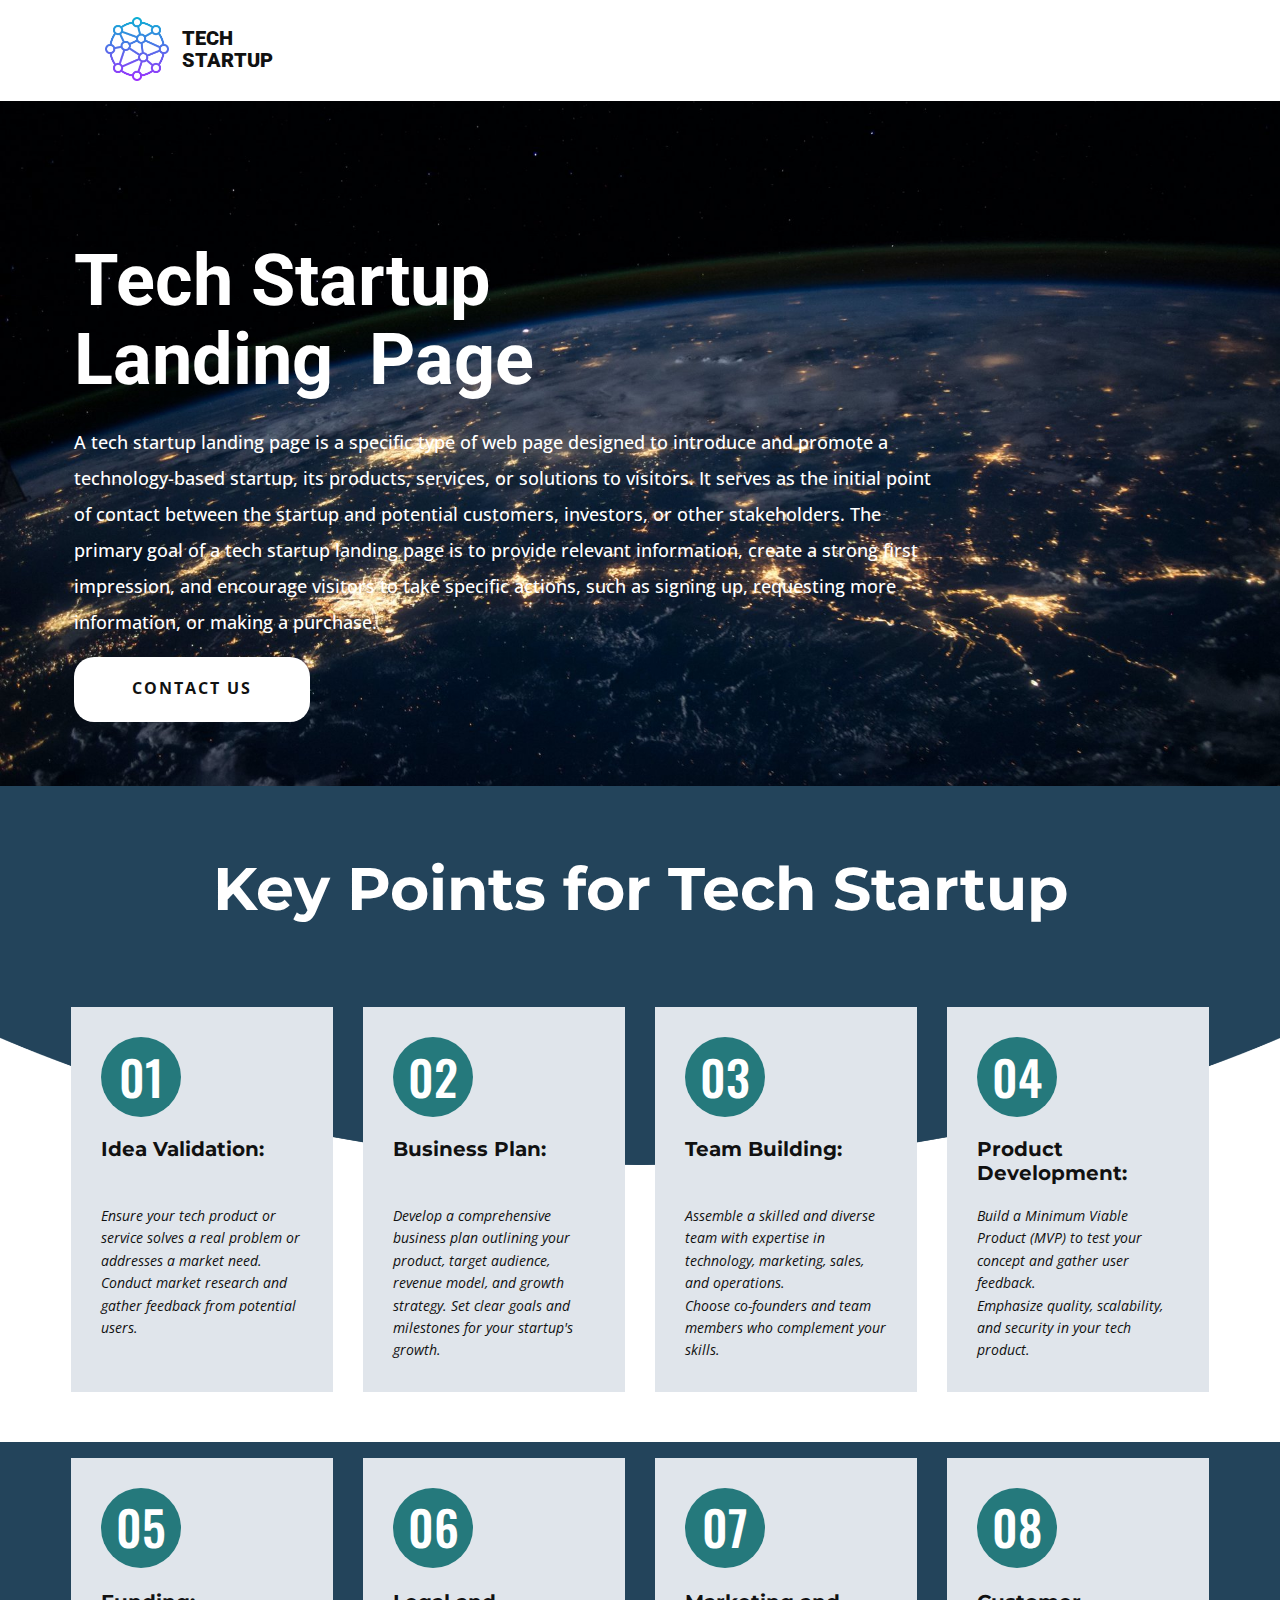
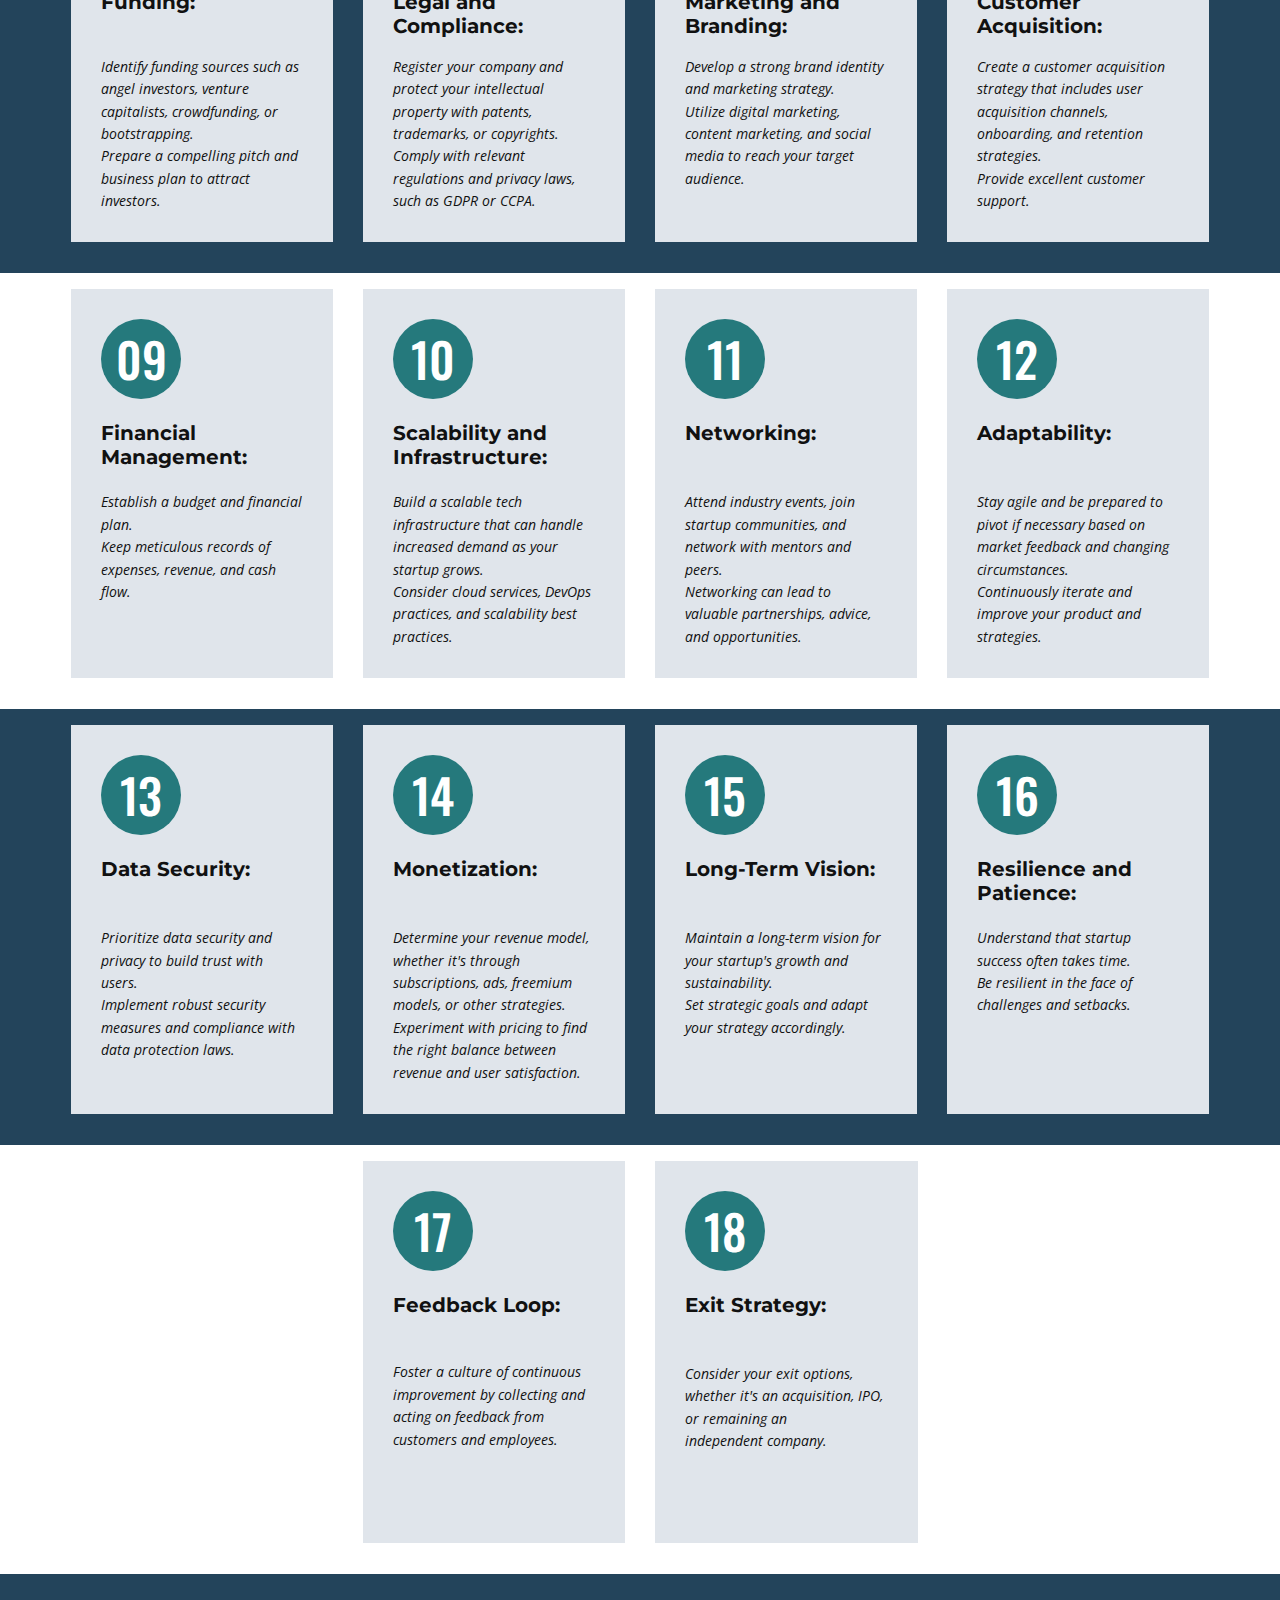
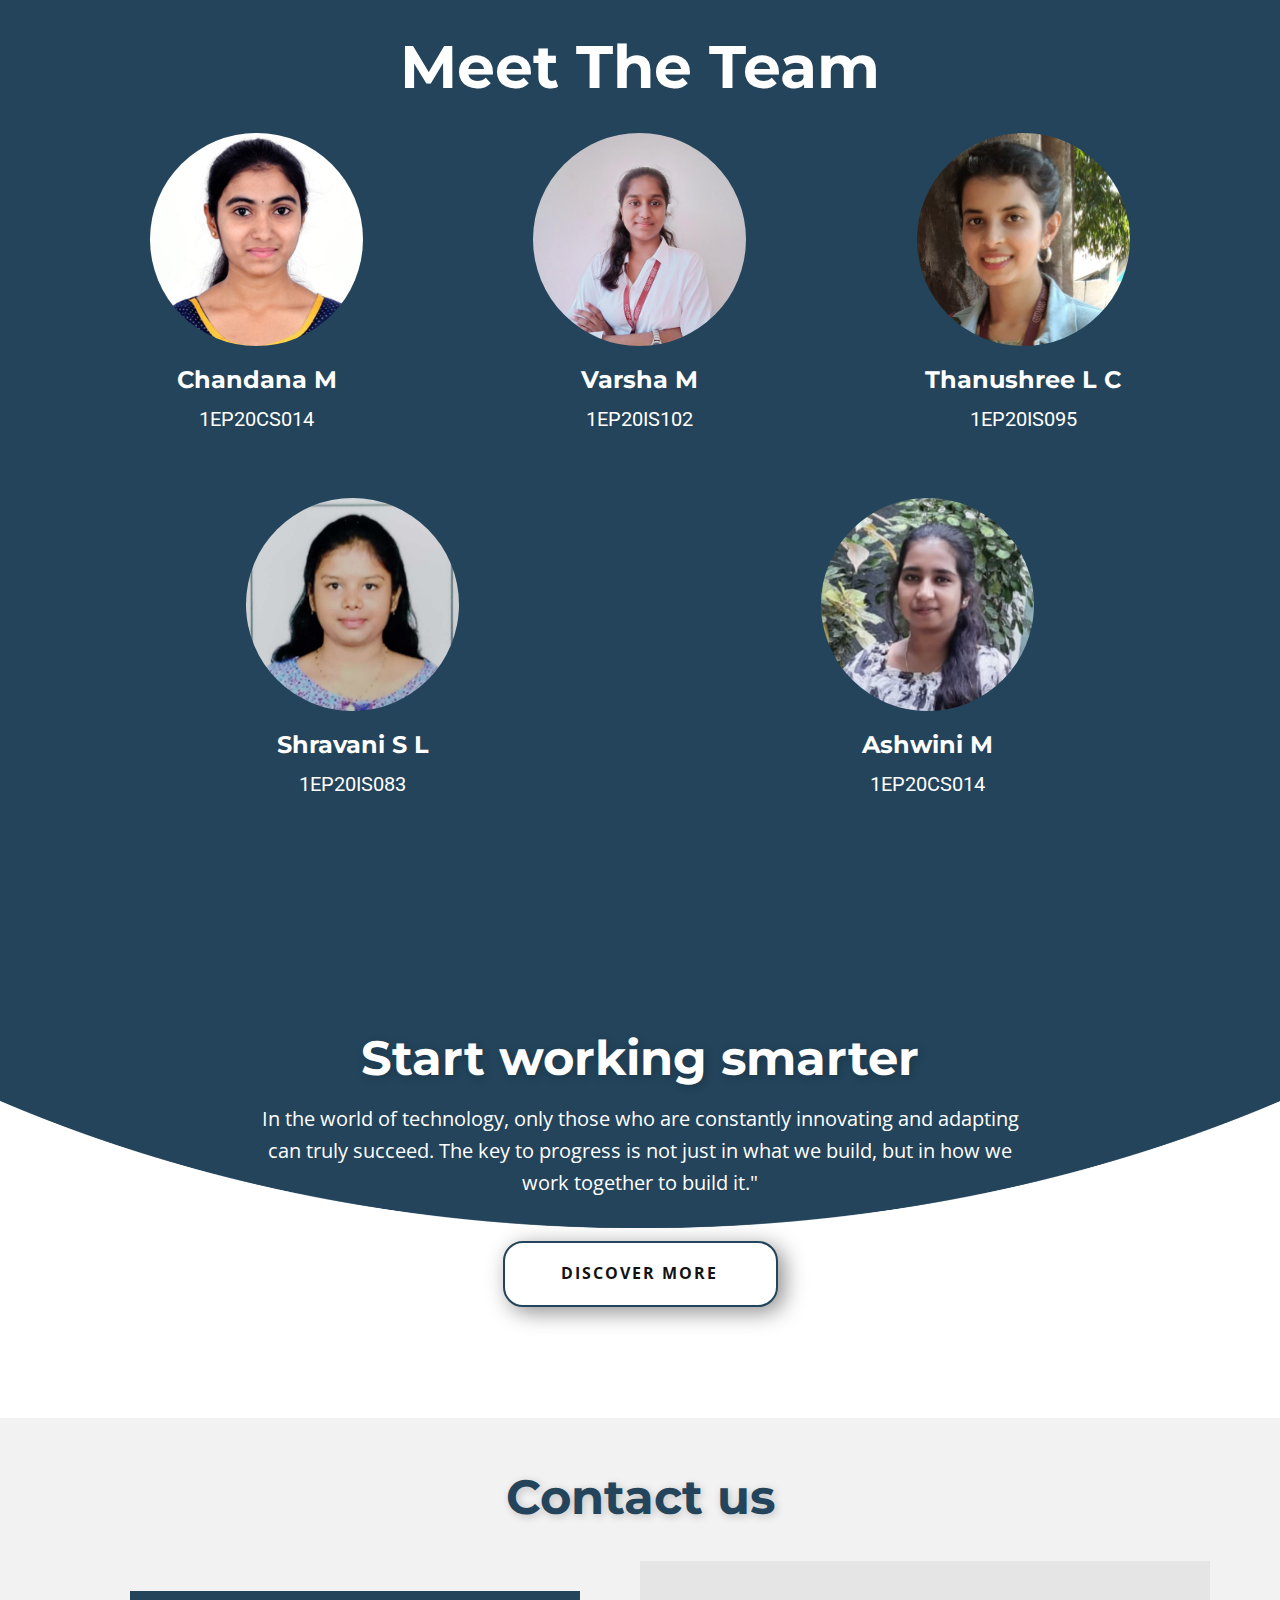
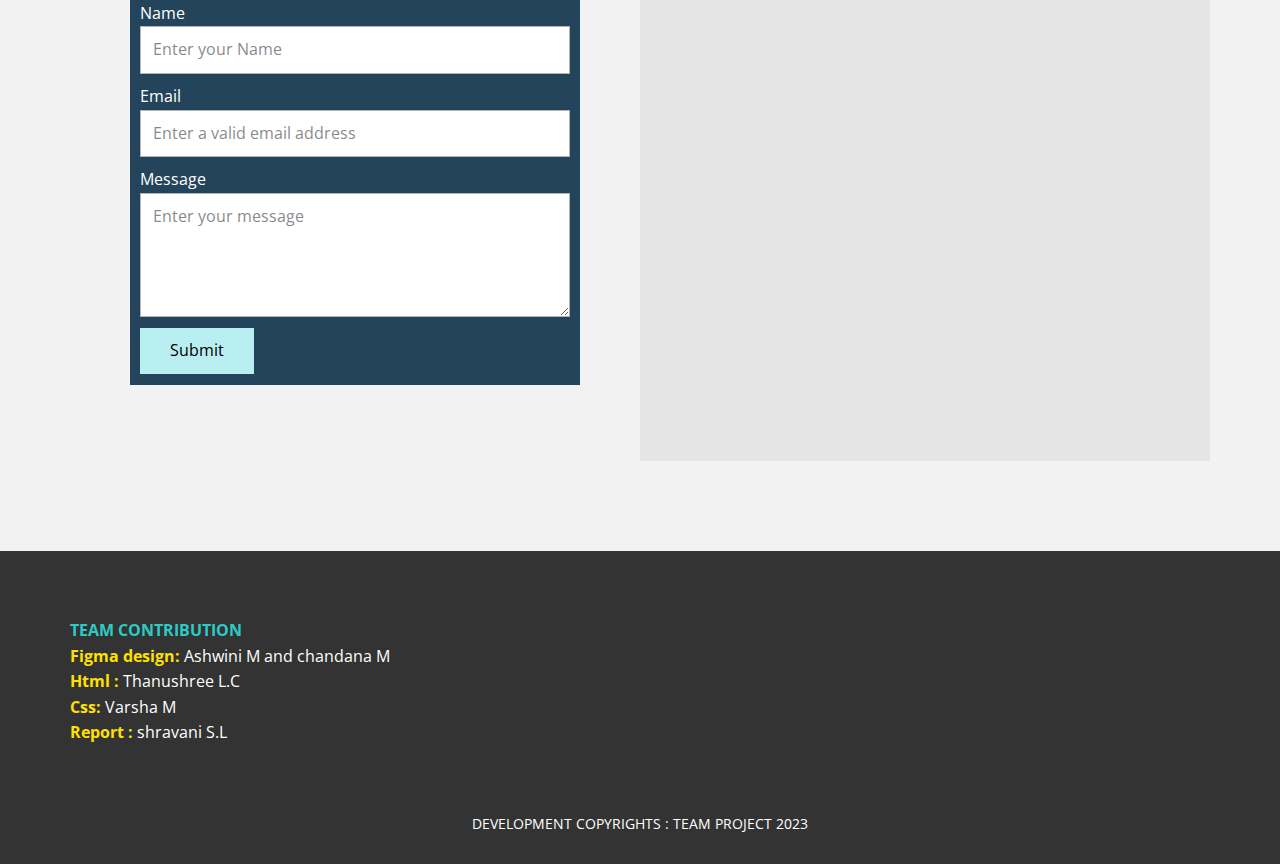
==== Home.html @ 55a276e3 "initial commit" ====
<!DOCTYPE html>
<html style="font-size: 16px;" lang="en"><head>
    <meta name="viewport" content="width=device-width, initial-scale=1.0">
    <meta charset="utf-8">
    <meta name="keywords" content="​Teaching and Learning Center, Education and Learning, 01, 02, 03, 04, Meet The Team, ​Start working smarter, ​Your space
to learn, connect,
and be inspired, Educational programs">
    <meta name="description" content="">
    <title>Home</title>
    <link rel="stylesheet" href="project.css" media="screen">
<link rel="stylesheet" href="Home.css" media="screen">
    <script class="u-script" type="text/javascript" src="jquery.js" defer=""></script>
    <script class="u-script" type="text/javascript" src="project.js" defer=""></script>
    <meta name="generator" content="project 4.18.4, project.com">
    <link id="u-theme-google-font" rel="stylesheet" href="https://fonts.googleapis.com/css?family=Montserrat:100,100i,200,200i,300,300i,400,400i,500,500i,600,600i,700,700i,800,800i,900,900i|Open+Sans:300,300i,400,400i,500,500i,600,600i,700,700i,800,800i">
    <link id="u-page-google-font" rel="stylesheet" href="https://fonts.googleapis.com/css?family=Roboto:100,100i,300,300i,400,400i,500,500i,700,700i,900,900i|Oswald:200,300,400,500,600,700">
    
    
    
    
    
    
    
    
    
    
    <script type="application/ld+json">{
		"@context": "http://schema.org",
		"@type": "Organization",
		"name": ""
}</script>
    <meta name="theme-color" content="#25797c">
    <meta property="og:title" content="Home">
    <meta property="og:type" content="website">
  </head>
  <body class="u-body u-xl-mode" data-lang="en"><header class="u-clearfix u-header u-header" id="sec-48c3"><div class="u-clearfix u-sheet u-valign-middle u-sheet-1">
        <nav class="u-menu u-menu-one-level u-offcanvas u-menu-1">
          <div class="menu-collapse">
            <a class="u-button-style u-nav-link" href="#">
              <svg class="u-svg-link" viewBox="0 0 24 24"><use xmlns:xlink="http://www.w3.org/1999/xlink" xlink:href="#svg-aa81"></use></svg>
              <svg class="u-svg-content" version="1.1" id="svg-aa81" viewBox="0 0 16 16" x="0px" y="0px" xmlns:xlink="http://www.w3.org/1999/xlink" xmlns="http://www.w3.org/2000/svg"><g><rect y="1" width="16" height="2"></rect><rect y="7" width="16" height="2"></rect><rect y="13" width="16" height="2"></rect>
</g></svg>
            </a>
          </div>
          <div class="u-custom-menu u-nav-container">
            <ul class="u-nav u-unstyled"><li class="u-nav-item"><a class="u-button-style u-nav-link" href="Home.html#sec-2d2a">Home</a>
</li><li class="u-nav-item"><a class="u-button-style u-nav-link" href="Home.html#carousel_801b">About</a>
</li><li class="u-nav-item"><a class="u-button-style u-nav-link" href="Home.html#carousel_13e4">Team</a>
</li><li class="u-nav-item"><a class="u-button-style u-nav-link" href="Home.html#carousel_eb6d">Contact us</a>
</li></ul>
          </div>
          <div class="u-custom-menu u-nav-container-collapse">
            <div class="u-black u-container-style u-inner-container-layout u-opacity u-opacity-95 u-sidenav">
              <div class="u-inner-container-layout u-sidenav-overflow">
                <div class="u-menu-close"></div>
                <ul class="u-align-center u-nav u-popupmenu-items u-unstyled u-nav-2"><li class="u-nav-item"><a class="u-button-style u-nav-link" href="Home.html#sec-2d2a">Home</a>
</li><li class="u-nav-item"><a class="u-button-style u-nav-link" href="Home.html#carousel_801b">About</a>
</li><li class="u-nav-item"><a class="u-button-style u-nav-link" href="Home.html#carousel_13e4">Team</a>
</li><li class="u-nav-item"><a class="u-button-style u-nav-link" href="Home.html#carousel_eb6d">Contact us</a>
</li></ul>
              </div>
            </div>
            <div class="u-black u-menu-overlay u-opacity u-opacity-70"></div>
          </div>
        </nav>
        <div class="u-clearfix u-layout-wrap u-layout-wrap-1">
          <div class="u-layout">
            <div class="u-layout-row">
              <div class="u-container-style u-layout-cell u-size-60 u-layout-cell-1">
                <div class="u-container-layout u-container-layout-1">
                  <img class="u-image u-image-contain u-image-1" src="images/nanotechnology.png" data-image-width="512" data-image-height="512">
                  <h1 class="u-custom-font u-font-roboto u-text u-text-default u-text-1">T​​ECH<br>STARTUP
                  </h1>
                </div>
              </div>
            </div>
          </div>
        </div>
      </div></header>
    <section class="u-clearfix u-image u-section-1" id="sec-2d2a" data-image-width="4256" data-image-height="2832">
      <div class="u-clearfix u-sheet u-valign-middle-md u-valign-middle-sm u-valign-middle-xs u-sheet-1">
        <div class="u-clearfix u-expanded-width u-layout-wrap u-layout-wrap-1">
          <div class="u-layout">
            <div class="u-layout-row">
              <div class="u-container-align-left u-container-style u-layout-cell u-left-cell u-size-60 u-layout-cell-1" src="">
                <div class="u-container-layout u-container-layout-1">
                  <h1 class="u-align-left u-custom-font u-font-roboto u-text u-text-body-alt-color u-text-1" data-animation-name="customAnimationIn" data-animation-duration="1500" data-animation-delay="0">Tech Startup Landing&nbsp; Page</h1>
                  <p class="u-align-left u-text u-text-body-alt-color u-text-2" data-animation-name="customAnimationIn" data-animation-duration="1500" data-animation-delay="250"> A tech startup landing page is a specific type of web page designed to introduce and promote a technology-based startup, its products, services, or solutions to visitors. It serves as the initial point of contact between the startup and potential customers, investors, or other stakeholders. The primary goal of a tech startup landing page is to provide relevant information, create a strong first impression, and encourage visitors to take specific actions, such as signing up, requesting more information, or making a purchase.</p>
                  <a href="https://project.com/static-site-generator" class="u-active-palette-1-light-3 u-align-left u-border-none u-btn u-btn-round u-button-style u-hover-palette-1-light-3 u-radius-20 u-text-active-palette-1-base u-text-hover-palette-1-base u-white u-btn-1" data-animation-name="customAnimationIn" data-animation-duration="1500" data-animation-delay="500">contact us</a>
                </div>
              </div>
            </div>
          </div>
        </div>
      </div>
    </section>
    <section class="skrollable skrollable-between u-align-center u-clearfix u-container-align-center u-image u-section-2" id="carousel_801b" data-image-width="2500" data-image-height="1278" data-animation-name="" data-animation-duration="0" data-animation-delay="0" data-animation-direction="">
      <div class="u-clearfix u-sheet u-sheet-1">
        <h2 class="u-text u-text-body-alt-color u-text-1" data-animation-name="customAnimationIn" data-animation-duration="1500" data-animation-delay="500">Key Points for Tech Startup</h2>
        <div class="u-list u-list-1">
          <div class="u-repeater u-repeater-1">
            <div class="u-align-left u-container-style u-list-item u-palette-5-light-2 u-repeater-item u-list-item-1" data-animation-name="customAnimationIn" data-animation-duration="1500" data-animation-delay="500">
              <div class="u-container-layout u-similar-container u-container-layout-1">
                <div class="u-align-center u-container-style u-group u-palette-1-base u-radius-50 u-shape-round u-group-1" data-animation-name="customAnimationIn" data-animation-duration="1500" data-animation-delay="500">
                  <div class="u-container-layout u-valign-middle u-container-layout-2">
                    <h2 class="u-align-center u-custom-font u-font-oswald u-text u-text-body-alt-color u-text-2">01</h2>
                  </div>
                </div>
                <h5 class="u-text u-text-3">Idea Validation:<br>
                  <br>
                </h5>
                <p class="u-text u-text-default u-text-4"> Ensure your tech product or service solves a real problem or addresses a market need.<br>Conduct market research and gather feedback from potential users.<br>
                </p>
              </div>
            </div>
            <div class="u-align-left u-container-style u-list-item u-palette-5-light-2 u-repeater-item u-list-item-2" data-animation-name="customAnimationIn" data-animation-duration="1500" data-animation-delay="500">
              <div class="u-container-layout u-similar-container u-container-layout-3">
                <div class="u-align-center u-container-style u-group u-palette-1-base u-radius-50 u-shape-round u-group-2" data-animation-name="customAnimationIn" data-animation-duration="1500" data-animation-delay="500">
                  <div class="u-container-layout u-valign-middle u-container-layout-4">
                    <h2 class="u-align-center u-custom-font u-font-oswald u-text u-text-body-alt-color u-text-default u-text-5">02</h2>
                  </div>
                </div>
                <h5 class="u-text u-text-6"> Business Plan:<br>
                  <br>
                </h5>
                <p class="u-text u-text-default u-text-7"> Develop a comprehensive business plan outlining your product, target audience, revenue model, and growth strategy. Set clear goals and milestones for your startup's growth.<br>
                </p>
              </div>
            </div>
            <div class="u-align-left u-container-style u-list-item u-palette-5-light-2 u-repeater-item u-list-item-3" data-animation-name="customAnimationIn" data-animation-duration="1500" data-animation-delay="500">
              <div class="u-container-layout u-similar-container u-container-layout-5">
                <div class="u-align-center u-container-style u-group u-palette-1-base u-radius-50 u-shape-round u-group-3" data-animation-name="customAnimationIn" data-animation-duration="1500" data-animation-delay="500">
                  <div class="u-container-layout u-valign-middle u-container-layout-6">
                    <h2 class="u-align-center u-custom-font u-font-oswald u-text u-text-body-alt-color u-text-default u-text-8">03</h2>
                  </div>
                </div>
                <h5 class="u-text u-text-9"> Team Building:<br>
                  <br>
                </h5>
                <p class="u-text u-text-default u-text-10">Assemble a skilled and diverse team with expertise in technology, marketing, sales, and operations.<br>Choose co-founders and team members who complement your skills.<br>
                </p>
              </div>
            </div>
            <div class="u-align-left u-container-style u-list-item u-palette-5-light-2 u-repeater-item u-list-item-4" data-animation-name="customAnimationIn" data-animation-duration="1500" data-animation-delay="500">
              <div class="u-container-layout u-similar-container u-container-layout-7">
                <div class="u-align-center u-container-style u-group u-palette-1-base u-radius-50 u-shape-round u-group-4" data-animation-name="customAnimationIn" data-animation-duration="1500" data-animation-delay="500">
                  <div class="u-container-layout u-valign-middle u-container-layout-8">
                    <h2 class="u-align-center u-custom-font u-font-oswald u-text u-text-body-alt-color u-text-default u-text-11">04</h2>
                  </div>
                </div>
                <h5 class="u-text u-text-12"> Product Development:<br>
                </h5>
                <p class="u-text u-text-default u-text-13"> Build a Minimum Viable Product (MVP) to test your concept and gather user feedback.<br>Emphasize quality, scalability, and security in your tech product.<br>
                </p>
              </div>
            </div>
          </div>
        </div>
      </div>
    </section>
    <section class="u-clearfix u-custom-color-1 u-section-3" id="sec-1e37">
      <div class="u-clearfix u-sheet u-sheet-1">
        <div class="u-list u-list-1">
          <div class="u-repeater u-repeater-1">
            <div class="u-align-left u-container-style u-list-item u-palette-5-light-2 u-repeater-item u-list-item-1" data-animation-name="customAnimationIn" data-animation-duration="1500" data-animation-delay="500">
              <div class="u-container-layout u-similar-container u-valign-top u-container-layout-1">
                <div class="u-align-center u-container-style u-group u-palette-1-base u-radius-50 u-shape-round u-group-1" data-animation-name="customAnimationIn" data-animation-duration="1500" data-animation-delay="500">
                  <div class="u-container-layout u-valign-middle u-container-layout-2">
                    <h2 class="u-align-center u-custom-font u-font-oswald u-text u-text-body-alt-color u-text-1">05</h2>
                  </div>
                </div>
                <h5 class="u-text u-text-2"> Funding:<br>
                  <br>
                </h5>
                <p class="u-text u-text-default u-text-3"> Identify funding sources such as angel investors, venture capitalists, crowdfunding, or bootstrapping.<br>Prepare a compelling pitch and business plan to attract investors.<br>
                </p>
              </div>
            </div>
            <div class="u-align-left u-container-style u-list-item u-palette-5-light-2 u-repeater-item u-list-item-2" data-animation-name="customAnimationIn" data-animation-duration="1500" data-animation-delay="500">
              <div class="u-container-layout u-similar-container u-valign-top u-container-layout-3">
                <div class="u-align-center u-container-style u-group u-palette-1-base u-radius-50 u-shape-round u-group-2" data-animation-name="customAnimationIn" data-animation-duration="1500" data-animation-delay="500">
                  <div class="u-container-layout u-valign-middle u-container-layout-4">
                    <h2 class="u-align-center u-custom-font u-font-oswald u-text u-text-body-alt-color u-text-default u-text-4">06</h2>
                  </div>
                </div>
                <h5 class="u-text u-text-5"> Legal and Compliance:<br>
                </h5>
                <p class="u-text u-text-default u-text-6"> Register your company and protect your intellectual property with patents, trademarks, or copyrights.<br>Comply with relevant regulations and privacy laws, such as GDPR or CCPA.<br>
                </p>
              </div>
            </div>
            <div class="u-align-left u-container-style u-list-item u-palette-5-light-2 u-repeater-item u-list-item-3" data-animation-name="customAnimationIn" data-animation-duration="1500" data-animation-delay="500">
              <div class="u-container-layout u-similar-container u-valign-top u-container-layout-5">
                <div class="u-align-center u-container-style u-group u-palette-1-base u-radius-50 u-shape-round u-group-3" data-animation-name="customAnimationIn" data-animation-duration="1500" data-animation-delay="500">
                  <div class="u-container-layout u-valign-middle u-container-layout-6">
                    <h2 class="u-align-center u-custom-font u-font-oswald u-text u-text-body-alt-color u-text-default u-text-7">07</h2>
                  </div>
                </div>
                <h5 class="u-text u-text-8"> Marketing and Branding:<br>
                </h5>
                <p class="u-text u-text-default u-text-9"> Develop a strong brand identity and marketing strategy.<br>Utilize digital marketing, content marketing, and social media to reach your target audience.<br>
                </p>
              </div>
            </div>
            <div class="u-align-left u-container-style u-list-item u-palette-5-light-2 u-repeater-item u-list-item-4" data-animation-name="customAnimationIn" data-animation-duration="1500" data-animation-delay="500">
              <div class="u-container-layout u-similar-container u-valign-top u-container-layout-7">
                <div class="u-align-center u-container-style u-group u-palette-1-base u-radius-50 u-shape-round u-group-4" data-animation-name="customAnimationIn" data-animation-duration="1500" data-animation-delay="500">
                  <div class="u-container-layout u-valign-middle u-container-layout-8">
                    <h2 class="u-align-center u-custom-font u-font-oswald u-text u-text-body-alt-color u-text-default u-text-10">08</h2>
                  </div>
                </div>
                <h5 class="u-text u-text-11"> Customer Acquisition:<br>
                </h5>
                <p class="u-text u-text-default u-text-12"> Create a customer acquisition strategy that includes user acquisition channels, onboarding, and retention strategies.<br>Provide excellent customer support.<br>
                </p>
              </div>
            </div>
          </div>
        </div>
      </div>
    </section>
    <section class="u-clearfix u-section-4" id="carousel_c050">
      <div class="u-clearfix u-sheet u-sheet-1">
        <div class="u-list u-list-1">
          <div class="u-repeater u-repeater-1">
            <div class="u-align-left u-container-style u-list-item u-palette-5-light-2 u-repeater-item u-list-item-1" data-animation-name="customAnimationIn" data-animation-duration="1500" data-animation-delay="500">
              <div class="u-container-layout u-similar-container u-valign-top u-container-layout-1">
                <div class="u-align-center u-container-style u-group u-palette-1-base u-radius-50 u-shape-round u-group-1" data-animation-name="customAnimationIn" data-animation-duration="1500" data-animation-delay="500">
                  <div class="u-container-layout u-valign-middle u-container-layout-2">
                    <h2 class="u-align-center u-custom-font u-font-oswald u-text u-text-body-alt-color u-text-1">09</h2>
                  </div>
                </div>
                <h5 class="u-text u-text-2"> Financial Management:<br>
                </h5>
                <p class="u-text u-text-default u-text-3"> Establish a budget and financial plan.<br>Keep meticulous records of expenses, revenue, and cash flow.<br>
                </p>
              </div>
            </div>
            <div class="u-align-left u-container-style u-list-item u-palette-5-light-2 u-repeater-item u-list-item-2" data-animation-name="customAnimationIn" data-animation-duration="1500" data-animation-delay="500">
              <div class="u-container-layout u-similar-container u-valign-top u-container-layout-3">
                <div class="u-align-center u-container-style u-group u-palette-1-base u-radius-50 u-shape-round u-group-2" data-animation-name="customAnimationIn" data-animation-duration="1500" data-animation-delay="500">
                  <div class="u-container-layout u-valign-middle u-container-layout-4">
                    <h2 class="u-align-center u-custom-font u-font-oswald u-text u-text-body-alt-color u-text-default u-text-4">10</h2>
                  </div>
                </div>
                <h5 class="u-text u-text-5"> Scalability and Infrastructure:<br>
                </h5>
                <p class="u-text u-text-default u-text-6"> Build a scalable tech infrastructure that can handle increased demand as your startup grows.<br>Consider cloud services, DevOps practices, and scalability best practices.<br>
                </p>
              </div>
            </div>
            <div class="u-align-left u-container-style u-list-item u-palette-5-light-2 u-repeater-item u-list-item-3" data-animation-name="customAnimationIn" data-animation-duration="1500" data-animation-delay="500">
              <div class="u-container-layout u-similar-container u-valign-top u-container-layout-5">
                <div class="u-align-center u-container-style u-group u-palette-1-base u-radius-50 u-shape-round u-group-3" data-animation-name="customAnimationIn" data-animation-duration="1500" data-animation-delay="500">
                  <div class="u-container-layout u-valign-middle u-container-layout-6">
                    <h2 class="u-align-center u-custom-font u-font-oswald u-text u-text-body-alt-color u-text-default u-text-7">11</h2>
                  </div>
                </div>
                <h5 class="u-text u-text-8"> Networking:<br>
                  <br>
                </h5>
                <p class="u-text u-text-default u-text-9"> Attend industry events, join startup communities, and network with mentors and peers.<br>Networking can lead to valuable partnerships, advice, and opportunities.<br>
                </p>
              </div>
            </div>
            <div class="u-align-left u-container-style u-list-item u-palette-5-light-2 u-repeater-item u-list-item-4" data-animation-name="customAnimationIn" data-animation-duration="1500" data-animation-delay="500">
              <div class="u-container-layout u-similar-container u-valign-top u-container-layout-7">
                <div class="u-align-center u-container-style u-group u-palette-1-base u-radius-50 u-shape-round u-group-4" data-animation-name="customAnimationIn" data-animation-duration="1500" data-animation-delay="500">
                  <div class="u-container-layout u-valign-middle u-container-layout-8">
                    <h2 class="u-align-center u-custom-font u-font-oswald u-text u-text-body-alt-color u-text-default u-text-10">12</h2>
                  </div>
                </div>
                <h5 class="u-text u-text-11"> Adaptability:<br>
                  <br>
                </h5>
                <p class="u-text u-text-default u-text-12"> Stay agile and be prepared to pivot if necessary based on market feedback and changing circumstances.<br>Continuously iterate and improve your product and strategies.<br>
                </p>
              </div>
            </div>
          </div>
        </div>
      </div>
    </section>
    <section class="u-clearfix u-custom-color-1 u-section-5" id="carousel_00b3">
      <div class="u-clearfix u-sheet u-sheet-1">
        <div class="u-list u-list-1">
          <div class="u-repeater u-repeater-1">
            <div class="u-align-left u-container-style u-list-item u-palette-5-light-2 u-repeater-item u-list-item-1" data-animation-name="customAnimationIn" data-animation-duration="1500" data-animation-delay="500">
              <div class="u-container-layout u-similar-container u-valign-top u-container-layout-1">
                <div class="u-align-center u-container-style u-group u-palette-1-base u-radius-50 u-shape-round u-group-1" data-animation-name="customAnimationIn" data-animation-duration="1500" data-animation-delay="500">
                  <div class="u-container-layout u-valign-middle u-container-layout-2">
                    <h2 class="u-align-center u-custom-font u-font-oswald u-text u-text-body-alt-color u-text-1">13</h2>
                  </div>
                </div>
                <h5 class="u-text u-text-2"> Data Security:<br>
                  <br>
                </h5>
                <p class="u-text u-text-default u-text-3"> Prioritize data security and privacy to build trust with users.<br>Implement robust security measures and compliance with data protection laws.<br>
                </p>
              </div>
            </div>
            <div class="u-align-left u-container-style u-list-item u-palette-5-light-2 u-repeater-item u-list-item-2" data-animation-name="customAnimationIn" data-animation-duration="1500" data-animation-delay="500">
              <div class="u-container-layout u-similar-container u-valign-top u-container-layout-3">
                <div class="u-align-center u-container-style u-group u-palette-1-base u-radius-50 u-shape-round u-group-2" data-animation-name="customAnimationIn" data-animation-duration="1500" data-animation-delay="500">
                  <div class="u-container-layout u-valign-middle u-container-layout-4">
                    <h2 class="u-align-center u-custom-font u-font-oswald u-text u-text-body-alt-color u-text-default u-text-4">14</h2>
                  </div>
                </div>
                <h5 class="u-text u-text-5"> Monetization:<br>
                  <br>
                </h5>
                <p class="u-text u-text-default u-text-6"> Determine your revenue model, whether it's through subscriptions, ads, freemium models, or other strategies.<br>Experiment with pricing to find the right balance between revenue and user satisfaction.<br>
                </p>
              </div>
            </div>
            <div class="u-align-left u-container-style u-list-item u-palette-5-light-2 u-repeater-item u-list-item-3" data-animation-name="customAnimationIn" data-animation-duration="1500" data-animation-delay="500">
              <div class="u-container-layout u-similar-container u-valign-top u-container-layout-5">
                <div class="u-align-center u-container-style u-group u-palette-1-base u-radius-50 u-shape-round u-group-3" data-animation-name="customAnimationIn" data-animation-duration="1500" data-animation-delay="500">
                  <div class="u-container-layout u-valign-middle u-container-layout-6">
                    <h2 class="u-align-center u-custom-font u-font-oswald u-text u-text-body-alt-color u-text-default u-text-7">15</h2>
                  </div>
                </div>
                <h5 class="u-text u-text-8"> Long-Term Vision:<br>
                  <br>
                </h5>
                <p class="u-text u-text-default u-text-9"> Maintain a long-term vision for your startup's growth and sustainability.<br>Set strategic goals and adapt your strategy accordingly.<br>
                </p>
              </div>
            </div>
            <div class="u-align-left u-container-style u-list-item u-palette-5-light-2 u-repeater-item u-list-item-4" data-animation-name="customAnimationIn" data-animation-duration="1500" data-animation-delay="500">
              <div class="u-container-layout u-similar-container u-valign-top u-container-layout-7">
                <div class="u-align-center u-container-style u-group u-palette-1-base u-radius-50 u-shape-round u-group-4" data-animation-name="customAnimationIn" data-animation-duration="1500" data-animation-delay="500">
                  <div class="u-container-layout u-valign-middle u-container-layout-8">
                    <h2 class="u-align-center u-custom-font u-font-oswald u-text u-text-body-alt-color u-text-default u-text-10">16</h2>
                  </div>
                </div>
                <h5 class="u-text u-text-11"> Resilience and Patience:<br>
                </h5>
                <p class="u-text u-text-default u-text-12"> Understand that startup success often takes time.<br>Be resilient in the face of challenges and setbacks.<br>
                </p>
              </div>
            </div>
          </div>
        </div>
      </div>
    </section>
    <section class="u-clearfix u-white u-section-6" id="carousel_8da4">
      <div class="u-clearfix u-sheet u-sheet-1">
        <div class="u-list u-list-1">
          <div class="u-repeater u-repeater-1">
            <div class="u-align-left u-container-style u-list-item u-palette-5-light-2 u-repeater-item u-list-item-1" data-animation-name="customAnimationIn" data-animation-duration="1500" data-animation-delay="500">
              <div class="u-container-layout u-similar-container u-valign-top u-container-layout-1">
                <div class="u-align-center u-container-style u-group u-palette-1-base u-radius-50 u-shape-round u-group-1" data-animation-name="customAnimationIn" data-animation-duration="1500" data-animation-delay="500">
                  <div class="u-container-layout u-valign-middle u-container-layout-2">
                    <h2 class="u-align-center u-custom-font u-font-oswald u-text u-text-body-alt-color u-text-1">17</h2>
                  </div>
                </div>
                <h5 class="u-text u-text-2"> Feedback Loop:<br>
                </h5>
                <p class="u-text u-text-default u-text-3">
                  <br>Foster a culture of continuous improvement by collecting and acting on feedback from customers and employees.<br>
                </p>
              </div>
            </div>
            <div class="u-align-left u-container-style u-list-item u-palette-5-light-2 u-repeater-item u-list-item-2" data-animation-name="customAnimationIn" data-animation-duration="1500" data-animation-delay="500">
              <div class="u-container-layout u-similar-container u-valign-top u-container-layout-3">
                <div class="u-align-center u-container-style u-group u-palette-1-base u-radius-50 u-shape-round u-group-2" data-animation-name="customAnimationIn" data-animation-duration="1500" data-animation-delay="500">
                  <div class="u-container-layout u-valign-middle u-container-layout-4">
                    <h2 class="u-align-center u-custom-font u-font-oswald u-text u-text-body-alt-color u-text-default u-text-4">18</h2>
                  </div>
                </div>
                <h5 class="u-text u-text-5"> Exit Strategy:<br>
                  <br>
                </h5>
                <p class="u-text u-text-default u-text-6"> Consider your exit options, whether it's an acquisition, IPO, or remaining an independent&nbsp;company.<br>
                </p>
              </div>
            </div>
          </div>
        </div>
      </div>
    </section>
    <section class="u-align-center u-clearfix u-palette-2-base u-section-7" id="carousel_13e4">
      <div class="u-clearfix u-sheet u-valign-middle-md u-valign-middle-sm u-valign-middle-xs u-sheet-1">
        <h2 class="u-text u-text-default u-text-1" data-animation-name="customAnimationIn" data-animation-duration="1500" data-animation-delay="250">Meet The Team</h2>
        <div class="u-expanded-width u-list u-list-1">
          <div class="u-repeater u-repeater-1">
            <div class="u-container-style u-list-item u-repeater-item">
              <div class="u-container-layout u-similar-container u-container-layout-1">
                <div alt="" class="u-image u-image-circle u-image-1" src="" data-image-width="576" data-image-height="1280"></div>
                <h5 class="u-align-center u-text u-text-2">Chandana M</h5>
                <h5 class="u-align-center u-custom-font u-font-roboto u-text u-text-3"> 1EP20CS014</h5>
              </div>
            </div>
            <div class="u-align-center u-container-style u-list-item u-repeater-item">
              <div class="u-container-layout u-similar-container u-container-layout-2">
                <div alt="" class="u-image u-image-circle u-image-2" src="" data-image-width="1033" data-image-height="1280"></div>
                <h5 class="u-align-center u-text u-text-4">Varsha M</h5>
                <h5 class="u-align-center u-custom-font u-font-roboto u-text u-text-5"> 1EP20IS102</h5>
              </div>
            </div>
            <div class="u-align-center u-container-style u-list-item u-repeater-item">
              <div class="u-container-layout u-similar-container u-container-layout-3">
                <div alt="" class="u-image u-image-circle u-image-3" src="" data-image-width="856" data-image-height="1240"></div>
                <h5 class="u-align-center u-text u-text-6">Thanushree L C</h5>
                <h5 class="u-align-center u-custom-font u-font-roboto u-text u-text-7"> 1EP20IS095</h5>
              </div>
            </div>
          </div>
        </div>
        <div class="u-expanded-width u-list u-list-2">
          <div class="u-repeater u-repeater-2">
            <div class="u-container-style u-list-item u-repeater-item">
              <div class="u-container-layout u-similar-container u-container-layout-4">
                <div alt="" class="u-image u-image-circle u-image-4" src="" data-image-width="920" data-image-height="1230"></div>
                <h5 class="u-align-center u-text u-text-8">Shravani S L</h5>
                <h5 class="u-align-center u-custom-font u-font-roboto u-text u-text-9"> 1EP20IS083<br>
                </h5>
              </div>
            </div>
            <div class="u-align-center u-container-style u-list-item u-repeater-item">
              <div class="u-container-layout u-similar-container u-container-layout-5">
                <div alt="" class="u-image u-image-circle u-image-5" src="" data-image-width="540" data-image-height="1170"></div>
                <h5 class="u-align-center u-text u-text-10">Ashwini M</h5>
                <h5 class="u-align-center u-custom-font u-font-roboto u-text u-text-11"> 1EP20CS014</h5>
              </div>
            </div>
          </div>
        </div>
      </div>
    </section>
    <section class="skrollable skrollable-between u-align-center u-clearfix u-container-align-center u-image u-section-8" src="" id="carousel_23c6" data-image-width="2500" data-image-height="1278">
      <div class="u-clearfix u-sheet u-sheet-1">
        <h2 class="u-align-center u-text u-text-body-alt-color u-text-1" data-animation-name="customAnimationIn" data-animation-duration="1500" data-animation-delay="250"> Start working smarter</h2>
        <p class="u-align-center u-large-text u-text u-text-body-alt-color u-text-variant u-text-2" data-animation-name="customAnimationIn" data-animation-duration="1500" data-animation-delay="500"> In the world of technology, only those who are constantly innovating and adapting can truly succeed. The key to progress is not just in what we build, but in how we work together to build it."</p>
        <a href="Home.html#carousel_eb6d" class="u-active-palette-1-light-3 u-align-center u-border-2 u-border-active-palette-1-base u-border-hover-palette-1-base u-border-palette-2-base u-btn u-btn-round u-button-style u-hover-palette-1-light-3 u-radius-20 u-text-active-palette-1-base u-text-hover-palette-1-base u-white u-btn-1" data-animation-name="customAnimationIn" data-animation-duration="1500" data-animation-delay="750" data-animation-direction=""> Discover more</a>
      </div>
    </section>
    <section class="u-clearfix u-grey-5 u-section-9" id="sec-4f4b">
      <div class="u-clearfix u-sheet u-sheet-1">
        <h2 class="u-align-center u-text u-text-custom-color-1 u-text-1" data-animation-name="customAnimationIn" data-animation-duration="1500" data-animation-delay="250">Contact us</h2>
        <div class="u-clearfix u-expanded-width u-layout-wrap u-layout-wrap-1">
          <div class="u-layout">
            <div class="u-layout-row">
              <div class="u-align-left u-container-style u-layout-cell u-left-cell u-size-30 u-layout-cell-1">
                <div class="u-container-layout u-container-layout-1">
                  <div class="u-custom-color-1 u-expanded-width u-form u-form-1">
                    <form action="https://forms.projectsrv.com/Form/Process" class="u-clearfix u-form-spacing-10 u-form-vertical u-inner-form" source="email" name="form" style="padding: 10px;">
                      <div class="u-form-group u-form-name">
                        <label for="name-f865" class="u-label">Name</label>
                        <input type="text" placeholder="Enter your Name" id="name-f865" name="name" class="u-border-1 u-border-grey-30 u-input u-input-rectangle u-white" required="">
                      </div>
                      <div class="u-form-email u-form-group">
                        <label for="email-f865" class="u-label">Email</label>
                        <input type="email" placeholder="Enter a valid email address" id="email-f865" name="email" class="u-border-1 u-border-grey-30 u-input u-input-rectangle u-white" required="">
                      </div>
                      <div class="u-form-group u-form-message">
                        <label for="message-f865" class="u-label">Message</label>
                        <textarea placeholder="Enter your message" rows="4" cols="50" id="message-f865" name="message" class="u-border-1 u-border-grey-30 u-input u-input-rectangle u-white" required=""></textarea>
                      </div>
                      <div class="u-align-left u-form-group u-form-submit">
                        <a href="#" class="u-btn u-btn-submit u-button-style">Submit</a>
                        <input type="submit" value="submit" class="u-form-control-hidden">
                      </div>
                      <div class="u-form-send-message u-form-send-success"> Thank you! Your message has been sent. </div>
                      <div class="u-form-send-error u-form-send-message"> Unable to send your message. Please fix errors then try again. </div>
                      <input type="hidden" value="" name="recaptchaResponse">
                      <input type="hidden" name="formServices" value="e57603f7-c2bc-a5c4-4492-5339441ae0ac">
                    </form>
                  </div>
                </div>
              </div>
              <div class="u-container-style u-layout-cell u-right-cell u-size-30 u-layout-cell-2">
                <div class="u-container-layout u-container-layout-2">
                  <div class="u-expanded u-grey-10 u-map">
                    <div class="embed-responsive">
                      <iframe class="embed-responsive-item" src="//maps.google.com/maps?output=embed&amp;q=East%20Point%20College%20of%20Engineering%20And%20Technology%2C%20Cheemasandra%2C%20Bengaluru%2C%20Karnataka&amp;z=1&amp;t=m" data-map="[base64]"></iframe>
                    </div>
                  </div>
                </div>
              </div>
            </div>
          </div>
        </div>
      </div>
    </section>
    
    
    <footer class="u-align-center u-clearfix u-footer u-grey-80 u-footer" id="sec-fa50"><div class="u-clearfix u-sheet u-sheet-1">
        <p class="u-align-left u-text u-text-1">
          <span style="font-weight: 700;" class="u-text-custom-color-2">
            <span class="u-text-palette-4-base">TEAM CONTRIBUTION</span>
            <br> Figma design:
          </span> Ashwini M and chandana M<br>
          <span style="font-weight: 700;" class="u-text-custom-color-2">Html :</span> Thanushree L.C<br>
          <span style="font-weight: 700;" class="u-text-custom-color-2">Css:</span> Varsha M<br>
          <span style="font-weight: 700;" class="u-text-custom-color-2">Report&nbsp;:&nbsp;</span>shravani&nbsp;S.L
        </p>
        <p class="u-small-text u-text u-text-variant u-text-2">DEVELOPMENT COPYRIGHTS : TEAM PROJECT 2023</p>
      </div></footer>
   
  
</body></html>
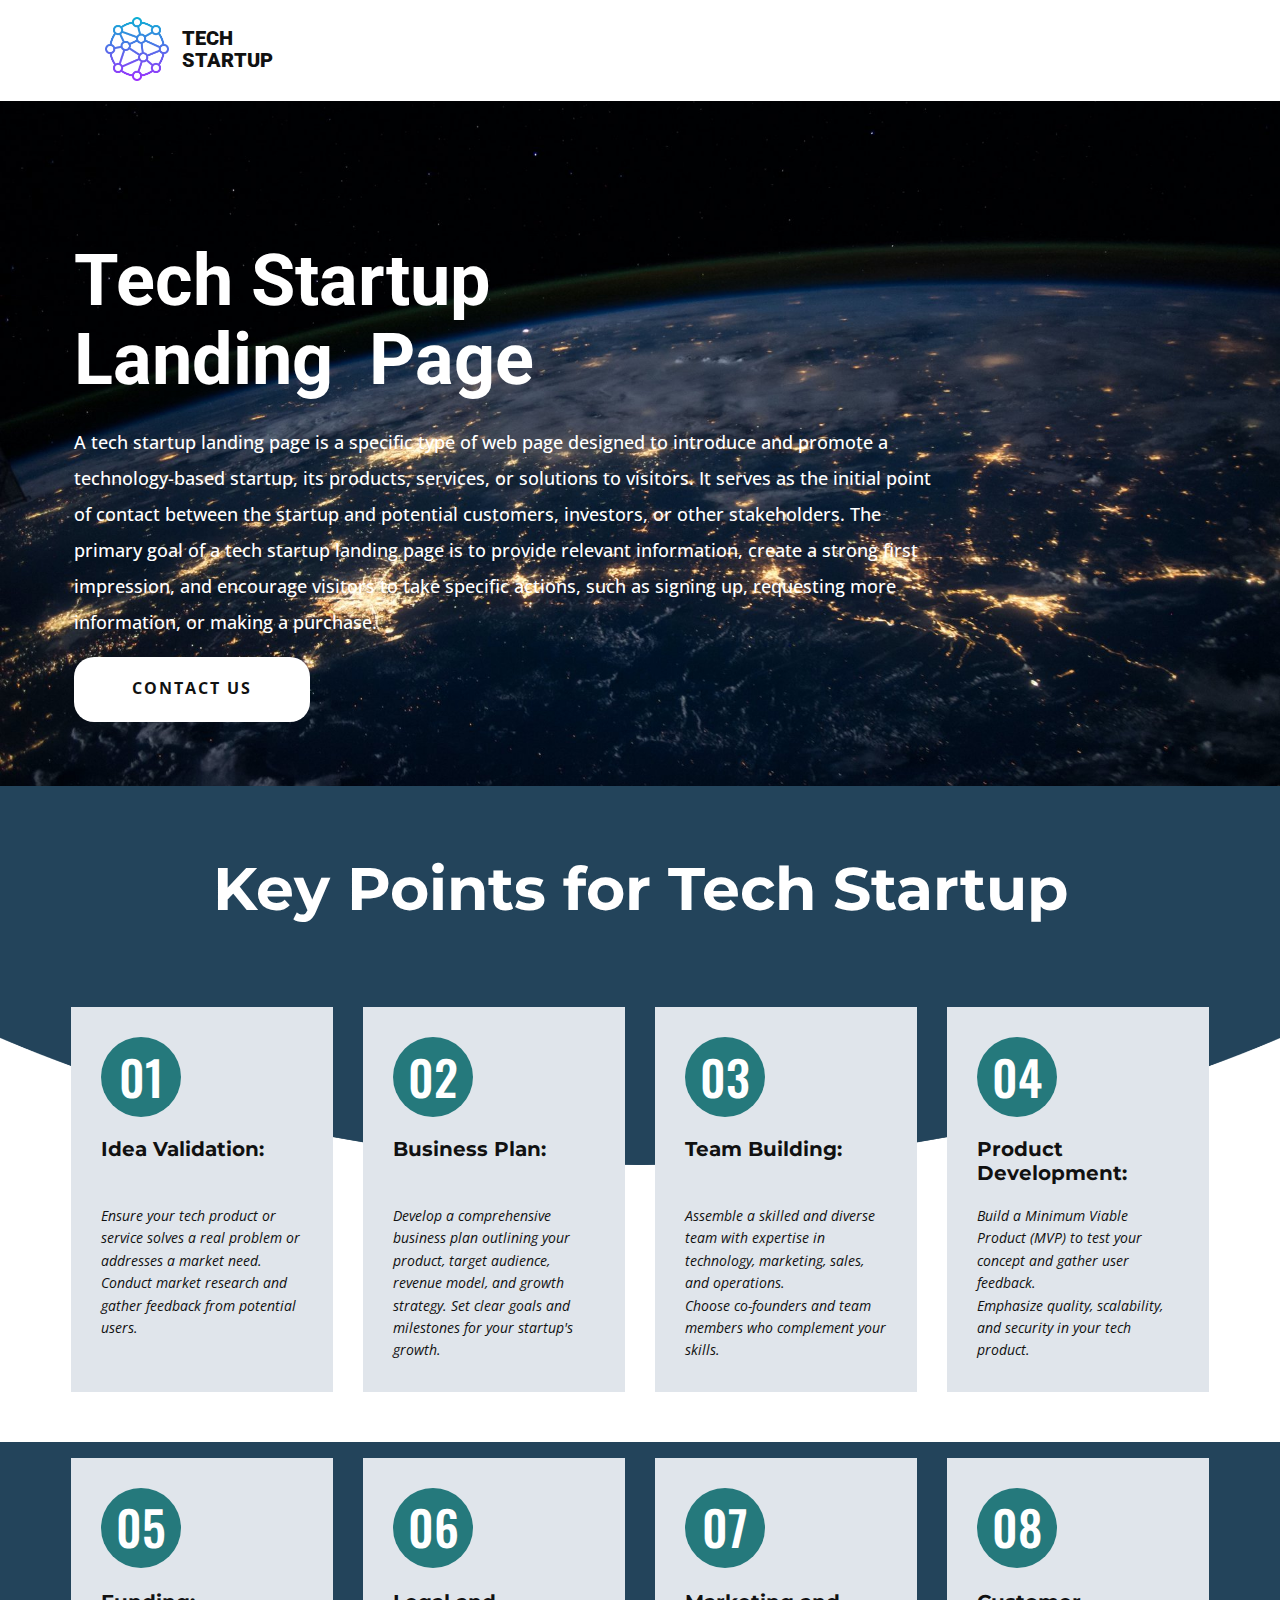
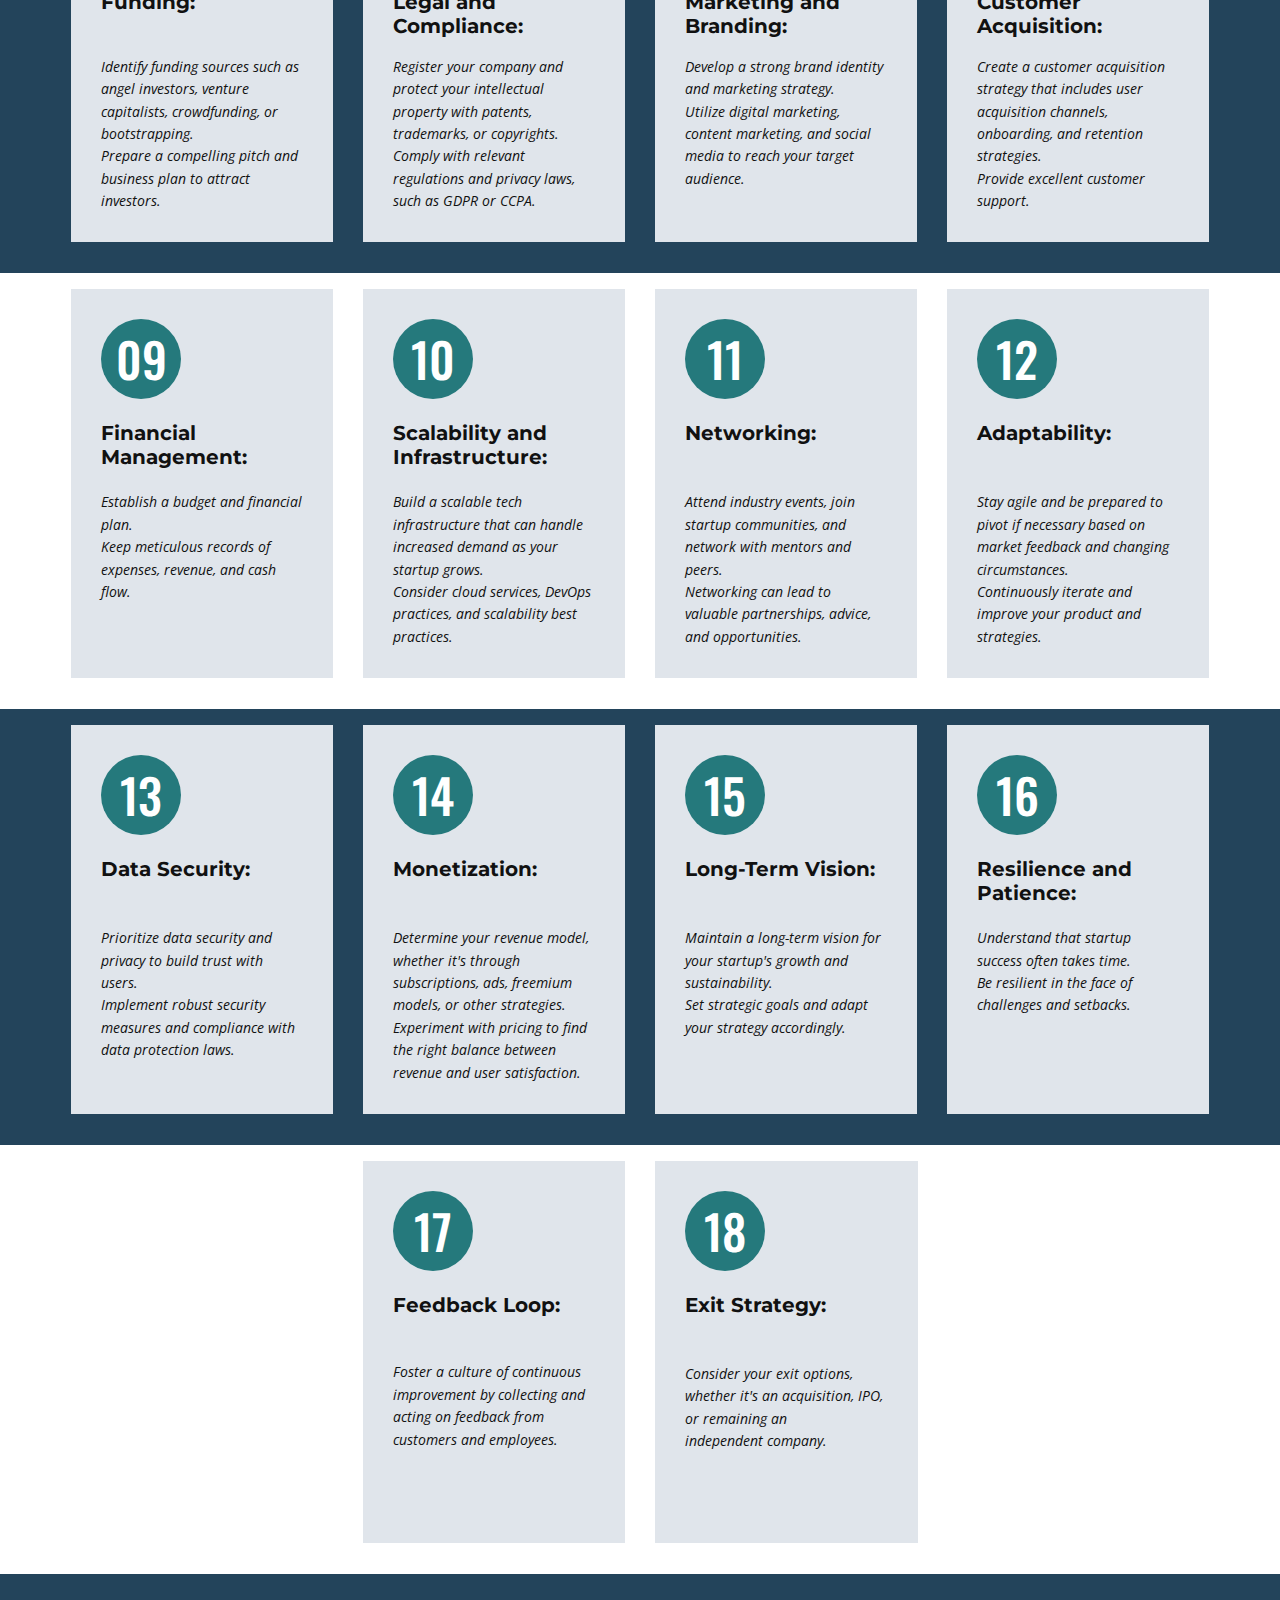
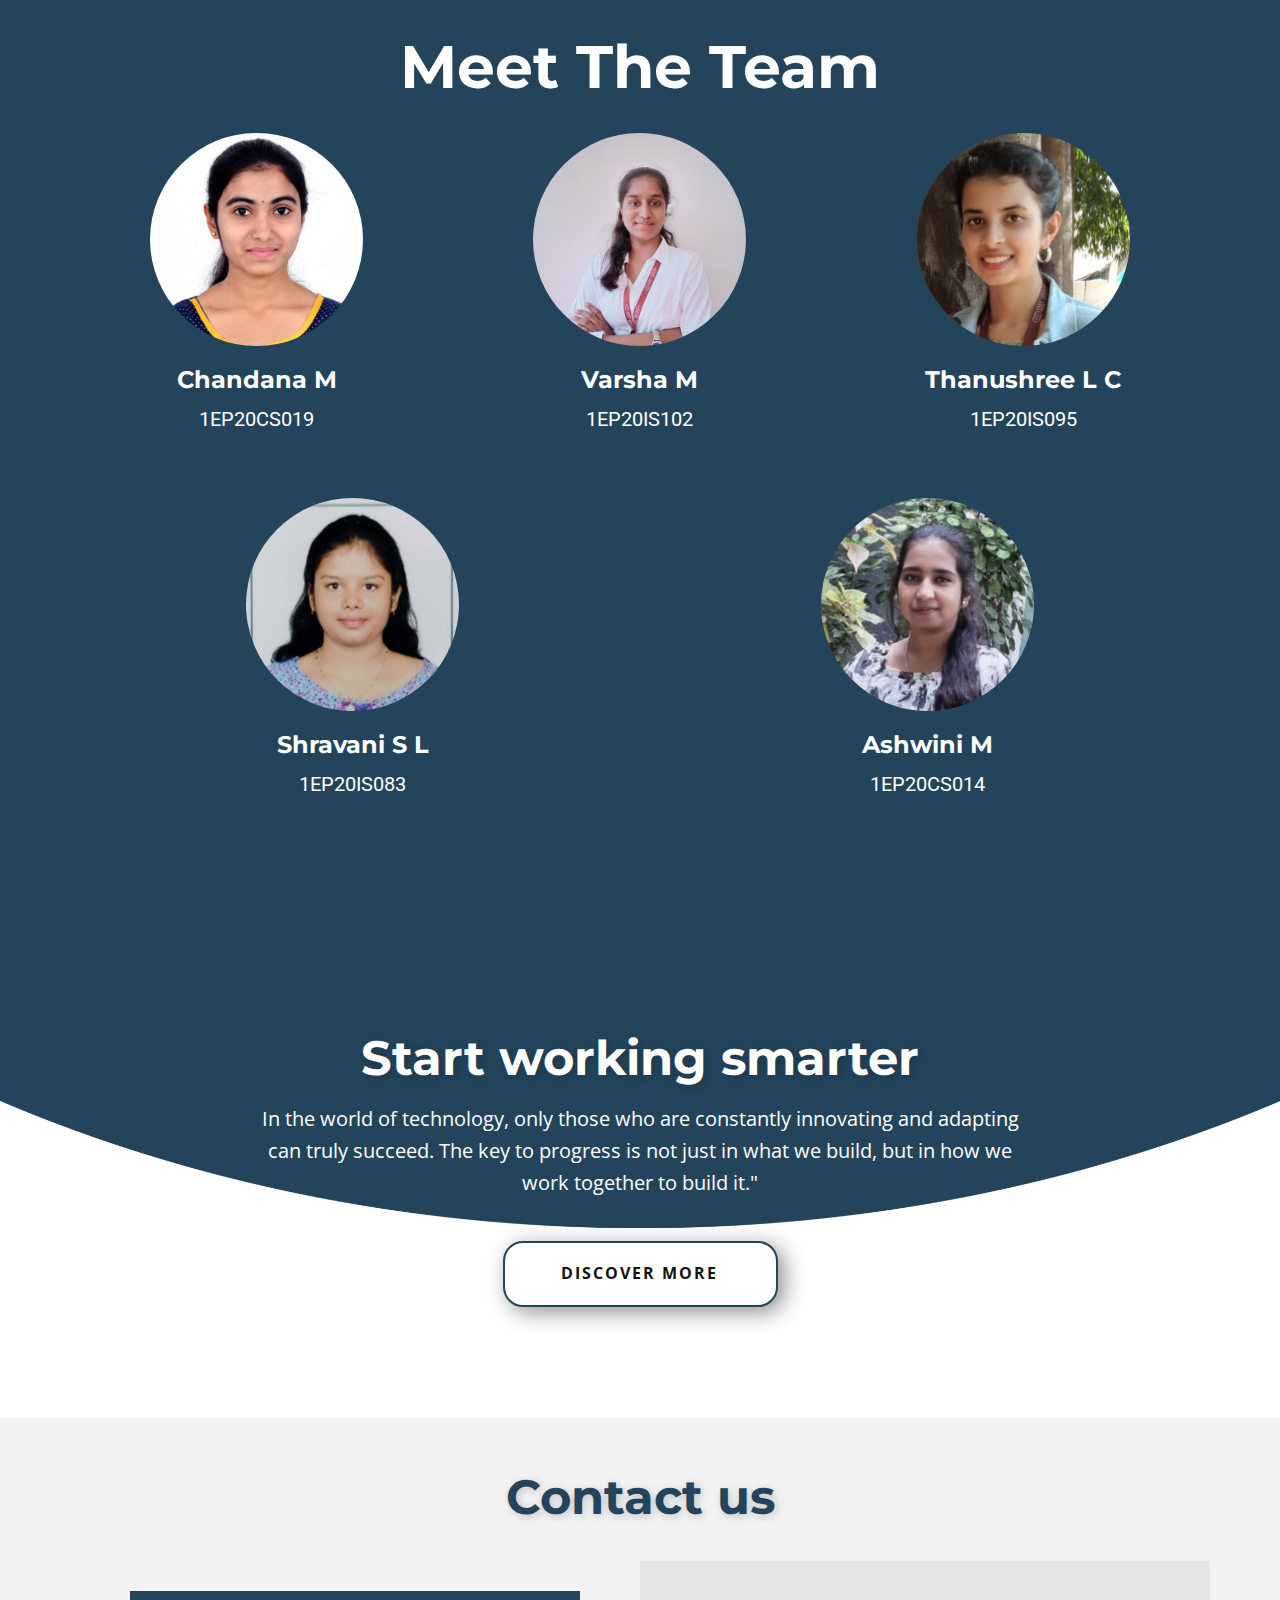
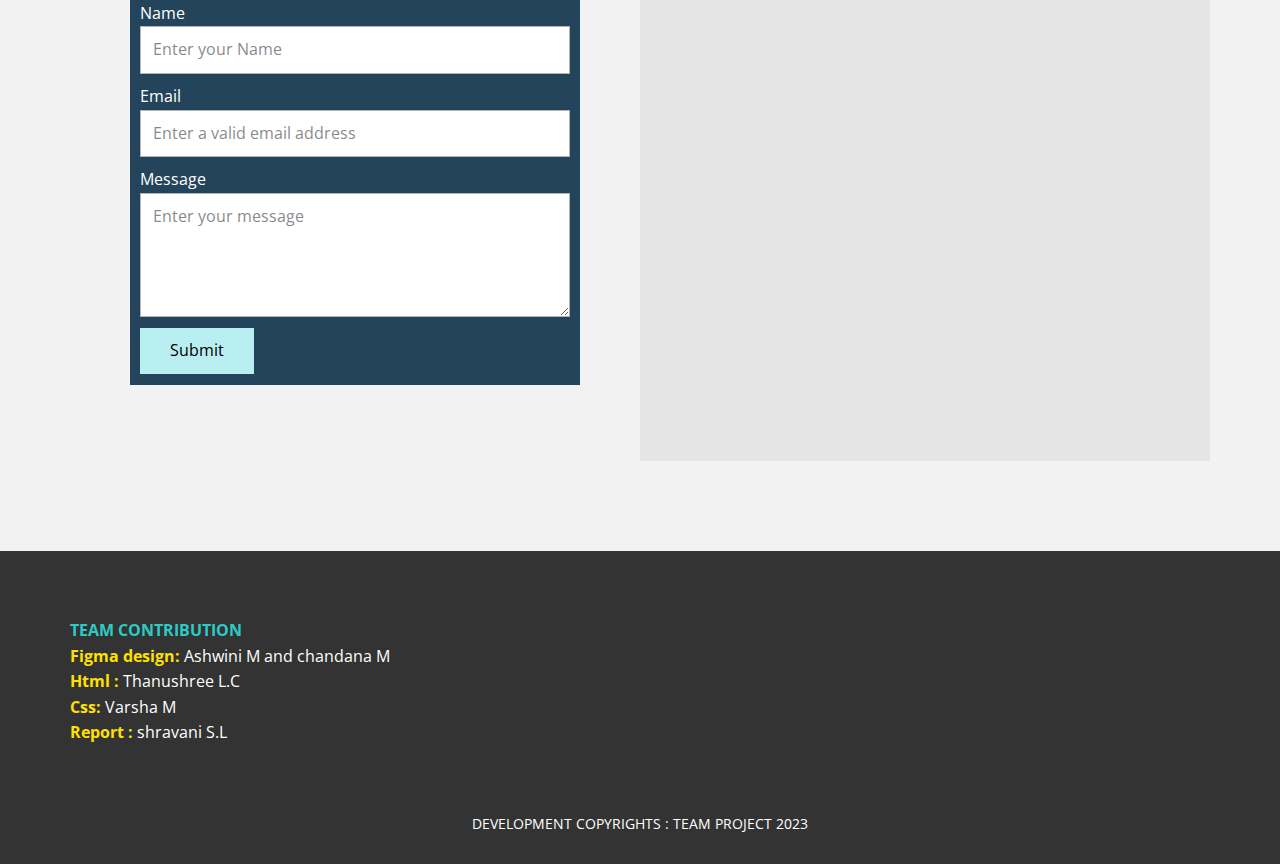
==== commit aeb53256: "initial" ====
--- a/Home.html
+++ b/Home.html
@@ -14,16 +14,6 @@
     <meta name="generator" content="project 4.18.4, project.com">
     <link id="u-theme-google-font" rel="stylesheet" href="https://fonts.googleapis.com/css?family=Montserrat:100,100i,200,200i,300,300i,400,400i,500,500i,600,600i,700,700i,800,800i,900,900i|Open+Sans:300,300i,400,400i,500,500i,600,600i,700,700i,800,800i">
     <link id="u-page-google-font" rel="stylesheet" href="https://fonts.googleapis.com/css?family=Roboto:100,100i,300,300i,400,400i,500,500i,700,700i,900,900i|Oswald:200,300,400,500,600,700">
-    
-    
-    
-    
-    
-    
-    
-    
-    
-    
     <script type="application/ld+json">{
 		"@context": "http://schema.org",
 		"@type": "Organization",
@@ -389,7 +379,7 @@
               <div class="u-container-layout u-similar-container u-container-layout-1">
                 <div alt="" class="u-image u-image-circle u-image-1" src="" data-image-width="576" data-image-height="1280"></div>
                 <h5 class="u-align-center u-text u-text-2">Chandana M</h5>
-                <h5 class="u-align-center u-custom-font u-font-roboto u-text u-text-3"> 1EP20CS014</h5>
+                <h5 class="u-align-center u-custom-font u-font-roboto u-text u-text-3"> 1EP20CS019</h5>
               </div>
             </div>
             <div class="u-align-center u-container-style u-list-item u-repeater-item">
